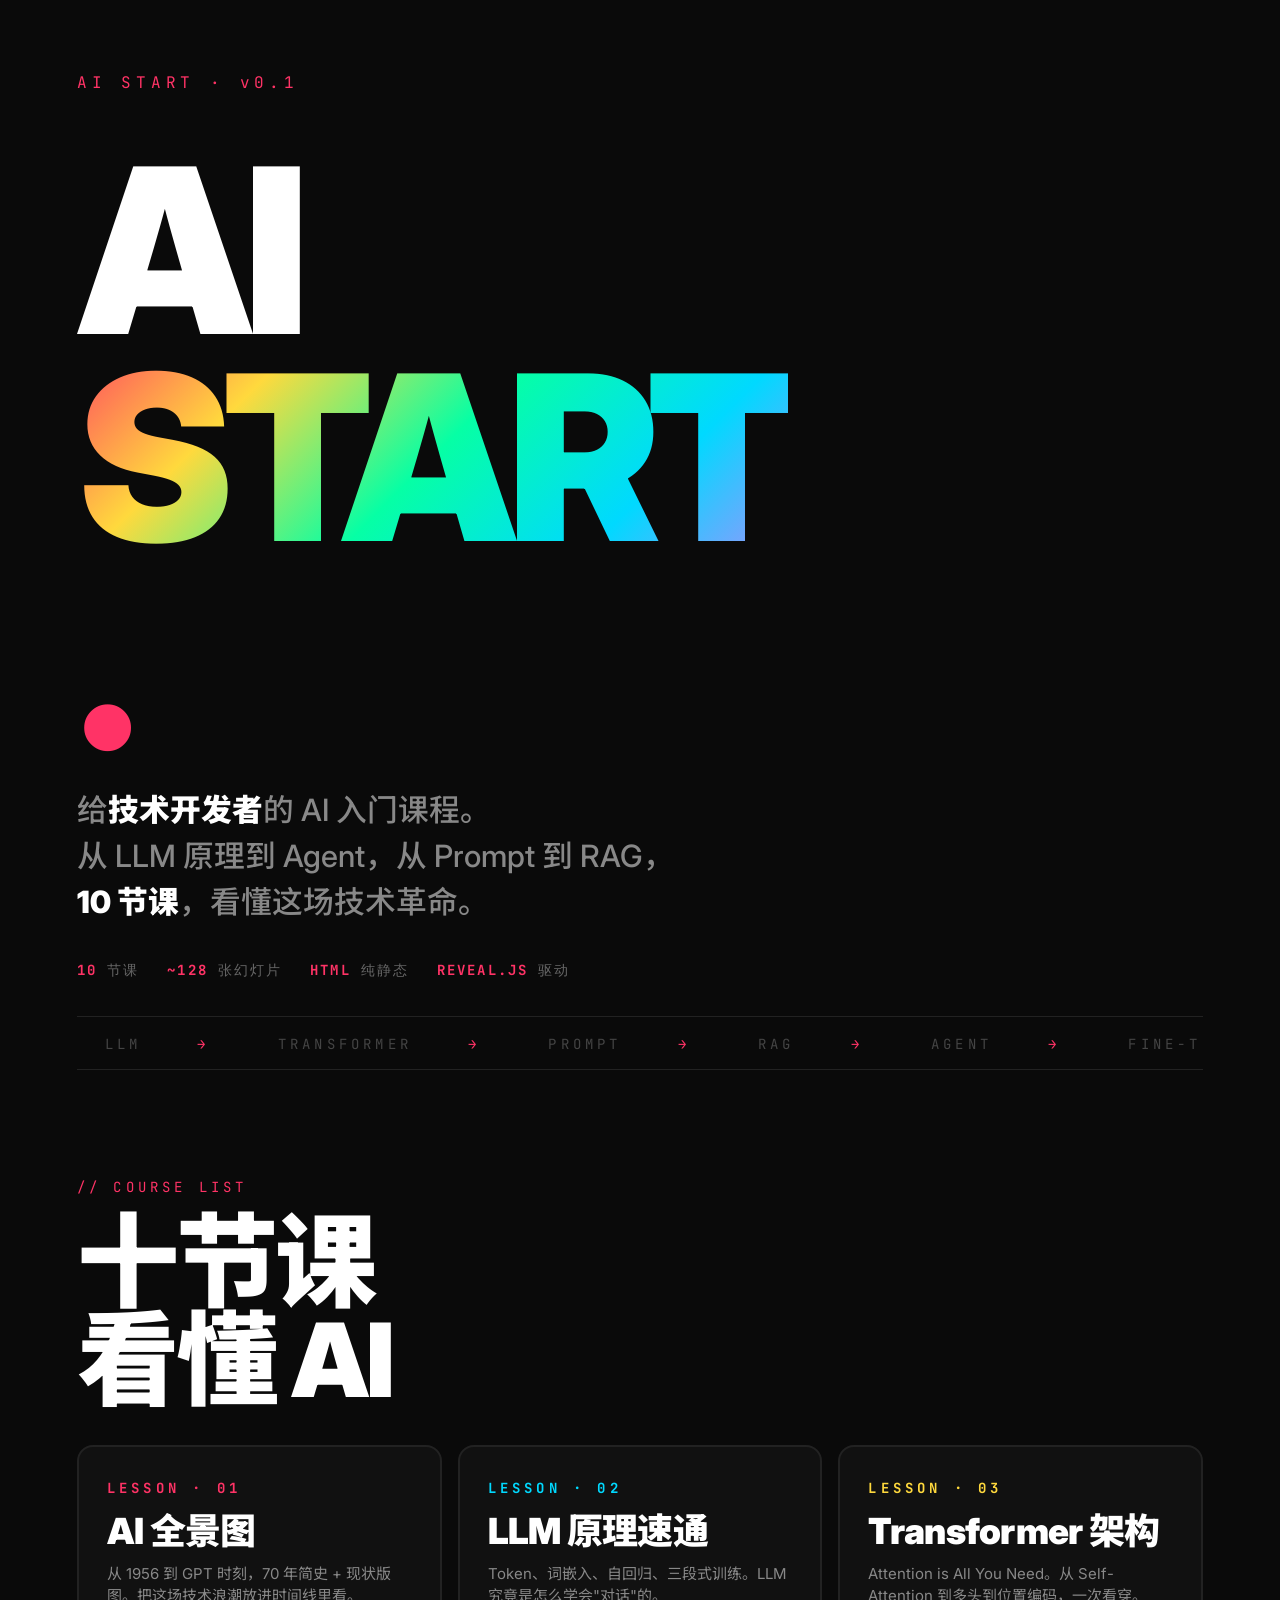
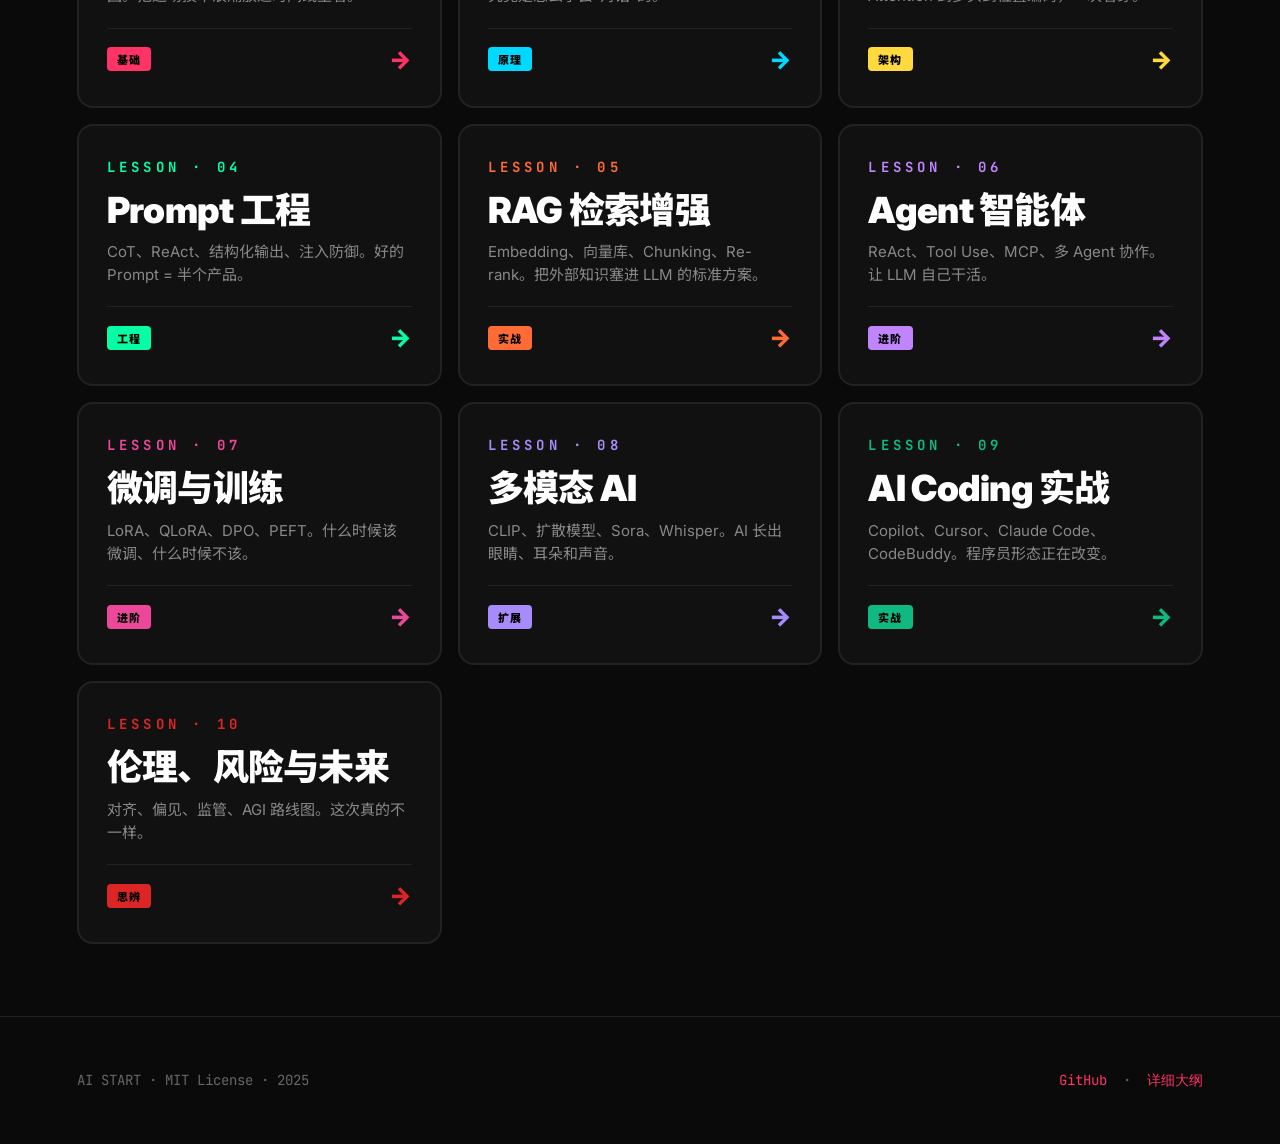
==== index.html @ f5b841b4 "feat: AI Start v0.1 — 10 lessons with poster-style HTML PPT - 10 节大字报风格 Reveal.js 课程：从 AI 全景到 AGI 未来" ====
<!DOCTYPE html>
<html lang="zh-CN">
<head>
  <meta charset="UTF-8">
  <meta name="viewport" content="width=device-width, initial-scale=1.0">
  <title>AI START ⚡ 给开发者的 AI 课程</title>
  <link href="https://fonts.googleapis.com/css2?family=Inter:wght@400;500;700;900&family=JetBrains+Mono:wght@400;700&family=Noto+Sans+SC:wght@400;700;900&display=swap" rel="stylesheet">
  <style>
    * { margin: 0; padding: 0; box-sizing: border-box; }
    html, body {
      background: #0a0a0a;
      color: #fff;
      font-family: 'Inter', 'Noto Sans SC', sans-serif;
      overflow-x: hidden;
    }
    a { text-decoration: none; color: inherit; }

    /* === Hero === */
    .hero {
      min-height: 100vh;
      padding: 8vh 6vw 4vh;
      display: flex;
      flex-direction: column;
      justify-content: space-between;
    }
    .brand {
      font-family: 'JetBrains Mono', monospace;
      font-size: 16px;
      letter-spacing: 0.3em;
      color: #FF3366;
    }
    .hero-title {
      font-weight: 900;
      font-size: 18vw;
      line-height: 0.9;
      letter-spacing: -0.04em;
      margin: 6vh 0 2vh;
    }
    .hero-title .red { color: #FF3366; }
    .hero-title .gradient {
      background: linear-gradient(135deg, #FF3366, #FFD93D, #06FFA5, #00D9FF, #C084FC);
      -webkit-background-clip: text;
      background-clip: text;
      -webkit-text-fill-color: transparent;
    }
    .hero-sub {
      font-size: clamp(20px, 2.4vw, 36px);
      color: #888;
      max-width: 900px;
      line-height: 1.5;
      font-weight: 500;
    }
    .hero-sub strong { color: #fff; font-weight: 900; }
    .hero-meta {
      display: flex;
      flex-wrap: wrap;
      gap: 2em;
      margin-top: 4vh;
      font-family: 'JetBrains Mono', monospace;
      font-size: 14px;
      letter-spacing: 0.15em;
      color: #666;
      text-transform: uppercase;
    }
    .hero-meta span strong { color: #FF3366; font-weight: 700; }

    /* === Section === */
    .section-label {
      font-family: 'JetBrains Mono', monospace;
      font-size: 14px;
      letter-spacing: 0.3em;
      color: #FF3366;
      padding: 8vh 6vw 2vh;
      text-transform: uppercase;
    }
    .section-title {
      font-weight: 900;
      font-size: clamp(48px, 8vw, 120px);
      line-height: 0.95;
      padding: 0 6vw 4vh;
      letter-spacing: -0.03em;
    }

    /* === Course Grid === */
    .grid {
      display: grid;
      grid-template-columns: repeat(auto-fill, minmax(360px, 1fr));
      gap: 16px;
      padding: 0 6vw 8vh;
    }
    .card {
      position: relative;
      padding: 32px 28px;
      border-radius: 16px;
      background: #111;
      border: 2px solid #222;
      transition: all 0.3s ease;
      overflow: hidden;
      min-height: 260px;
      display: flex;
      flex-direction: column;
      justify-content: space-between;
      cursor: pointer;
    }
    .card::before {
      content: '';
      position: absolute;
      inset: 0;
      background: var(--card-color);
      opacity: 0;
      transition: opacity 0.3s ease;
      z-index: 0;
    }
    .card:hover {
      transform: translateY(-6px);
      border-color: var(--card-color);
      box-shadow: 0 20px 60px rgba(0,0,0,0.6);
    }
    .card:hover::before { opacity: 0.08; }
    .card > * { position: relative; z-index: 1; }
    .card-num {
      font-family: 'JetBrains Mono', monospace;
      font-size: 14px;
      letter-spacing: 0.3em;
      color: var(--card-color);
      font-weight: 700;
    }
    .card-title {
      font-weight: 900;
      font-size: 36px;
      line-height: 1.05;
      margin: 16px 0 12px;
      letter-spacing: -0.02em;
    }
    .card-desc {
      color: #888;
      font-size: 15px;
      line-height: 1.5;
      flex-grow: 1;
    }
    .card-bottom {
      display: flex;
      align-items: center;
      justify-content: space-between;
      margin-top: 20px;
      padding-top: 16px;
      border-top: 1px solid #222;
    }
    .card-tag {
      display: inline-block;
      padding: 4px 10px;
      background: var(--card-color);
      color: #000;
      font-weight: 900;
      font-size: 11px;
      letter-spacing: 0.1em;
      border-radius: 4px;
    }
    .card-arrow {
      color: var(--card-color);
      font-size: 24px;
      font-weight: 900;
      transition: transform 0.3s ease;
    }
    .card:hover .card-arrow { transform: translateX(6px); }

    /* coming soon 标记 */
    .card.todo { opacity: 0.55; }
    .card.todo .card-tag { background: #555; color: #ccc; }
    .card.todo:hover { transform: none; box-shadow: none; }

    /* === Footer === */
    footer {
      padding: 6vh 6vw;
      border-top: 1px solid #222;
      color: #666;
      font-size: 14px;
      font-family: 'JetBrains Mono', monospace;
      display: flex;
      justify-content: space-between;
      flex-wrap: wrap;
      gap: 1em;
    }
    footer a { color: #FF3366; }

    /* === Marquee 跑马灯（hero 底部）=== */
    .marquee {
      overflow: hidden;
      white-space: nowrap;
      padding: 1em 0;
      border-top: 1px solid #222;
      border-bottom: 1px solid #222;
      margin-top: 4vh;
    }
    .marquee-track {
      display: inline-block;
      animation: marquee 40s linear infinite;
      font-family: 'JetBrains Mono', monospace;
      font-size: 14px;
      letter-spacing: 0.3em;
      color: #444;
    }
    .marquee-track span { margin: 0 2em; }
    .marquee-track .hi { color: #FF3366; }
    @keyframes marquee {
      from { transform: translateX(0); }
      to { transform: translateX(-50%); }
    }

    @media (max-width: 640px) {
      .hero-title { font-size: 22vw; }
      .grid { grid-template-columns: 1fr; }
    }
  </style>
</head>
<body>
  <!-- Hero -->
  <header class="hero">
    <div class="brand">AI START · v0.1</div>

    <div>
      <h1 class="hero-title">
        AI<br>
        <span class="gradient">START</span><br>
        <span class="red">.</span>
      </h1>
      <p class="hero-sub">
        给<strong>技术开发者</strong>的 AI 入门课程。<br>
        从 LLM 原理到 Agent，从 Prompt 到 RAG，<br>
        <strong>10 节课</strong>，看懂这场技术革命。
      </p>
      <div class="hero-meta">
        <span><strong>10</strong> 节课</span>
        <span><strong>~128</strong> 张幻灯片</span>
        <span><strong>HTML</strong> 纯静态</span>
        <span><strong>Reveal.js</strong> 驱动</span>
      </div>
    </div>

    <div class="marquee">
      <div class="marquee-track">
        <span>LLM</span><span class="hi">→</span>
        <span>TRANSFORMER</span><span class="hi">→</span>
        <span>PROMPT</span><span class="hi">→</span>
        <span>RAG</span><span class="hi">→</span>
        <span>AGENT</span><span class="hi">→</span>
        <span>FINE-TUNING</span><span class="hi">→</span>
        <span>MULTIMODAL</span><span class="hi">→</span>
        <span>AI CODING</span><span class="hi">→</span>
        <span>AGI</span><span class="hi">→</span>
        <span>LLM</span><span class="hi">→</span>
        <span>TRANSFORMER</span><span class="hi">→</span>
        <span>PROMPT</span><span class="hi">→</span>
        <span>RAG</span><span class="hi">→</span>
        <span>AGENT</span><span class="hi">→</span>
        <span>FINE-TUNING</span><span class="hi">→</span>
        <span>MULTIMODAL</span><span class="hi">→</span>
        <span>AI CODING</span><span class="hi">→</span>
        <span>AGI</span><span class="hi">→</span>
      </div>
    </div>
  </header>

  <!-- Courses -->
  <div class="section-label">// COURSE LIST</div>
  <h2 class="section-title">十节课<br>看懂 AI</h2>

  <div class="grid">
    <a class="card" style="--card-color:#FF3366" href="lessons/01-ai-overview/index.html">
      <div class="card-num">LESSON · 01</div>
      <h3 class="card-title">AI 全景图</h3>
      <p class="card-desc">从 1956 到 GPT 时刻，70 年简史 + 现状版图。把这场技术浪潮放进时间线里看。</p>
      <div class="card-bottom"><span class="card-tag">基础</span><span class="card-arrow">→</span></div>
    </a>

    <a class="card" style="--card-color:#00D9FF" href="lessons/02-llm-principles/index.html">
      <div class="card-num">LESSON · 02</div>
      <h3 class="card-title">LLM 原理速通</h3>
      <p class="card-desc">Token、词嵌入、自回归、三段式训练。LLM 究竟是怎么学会"对话"的。</p>
      <div class="card-bottom"><span class="card-tag">原理</span><span class="card-arrow">→</span></div>
    </a>

    <a class="card" style="--card-color:#FFD93D" href="lessons/03-transformer/index.html">
      <div class="card-num">LESSON · 03</div>
      <h3 class="card-title">Transformer 架构</h3>
      <p class="card-desc">Attention is All You Need。从 Self-Attention 到多头到位置编码，一次看穿。</p>
      <div class="card-bottom"><span class="card-tag">架构</span><span class="card-arrow">→</span></div>
    </a>

    <a class="card" style="--card-color:#06FFA5" href="lessons/04-prompt-engineering/index.html">
      <div class="card-num">LESSON · 04</div>
      <h3 class="card-title">Prompt 工程</h3>
      <p class="card-desc">CoT、ReAct、结构化输出、注入防御。好的 Prompt = 半个产品。</p>
      <div class="card-bottom"><span class="card-tag">工程</span><span class="card-arrow">→</span></div>
    </a>

    <a class="card" style="--card-color:#FF6B35" href="lessons/05-rag/index.html">
      <div class="card-num">LESSON · 05</div>
      <h3 class="card-title">RAG 检索增强</h3>
      <p class="card-desc">Embedding、向量库、Chunking、Re-rank。把外部知识塞进 LLM 的标准方案。</p>
      <div class="card-bottom"><span class="card-tag">实战</span><span class="card-arrow">→</span></div>
    </a>

    <a class="card" style="--card-color:#C084FC" href="lessons/06-agent/index.html">
      <div class="card-num">LESSON · 06</div>
      <h3 class="card-title">Agent 智能体</h3>
      <p class="card-desc">ReAct、Tool Use、MCP、多 Agent 协作。让 LLM 自己干活。</p>
      <div class="card-bottom"><span class="card-tag">进阶</span><span class="card-arrow">→</span></div>
    </a>

    <a class="card" style="--card-color:#EC4899" href="lessons/07-fine-tuning/index.html">
      <div class="card-num">LESSON · 07</div>
      <h3 class="card-title">微调与训练</h3>
      <p class="card-desc">LoRA、QLoRA、DPO、PEFT。什么时候该微调、什么时候不该。</p>
      <div class="card-bottom"><span class="card-tag">进阶</span><span class="card-arrow">→</span></div>
    </a>

    <a class="card" style="--card-color:#A78BFA" href="lessons/08-multimodal/index.html">
      <div class="card-num">LESSON · 08</div>
      <h3 class="card-title">多模态 AI</h3>
      <p class="card-desc">CLIP、扩散模型、Sora、Whisper。AI 长出眼睛、耳朵和声音。</p>
      <div class="card-bottom"><span class="card-tag">扩展</span><span class="card-arrow">→</span></div>
    </a>

    <a class="card" style="--card-color:#10B981" href="lessons/09-ai-coding/index.html">
      <div class="card-num">LESSON · 09</div>
      <h3 class="card-title">AI Coding 实战</h3>
      <p class="card-desc">Copilot、Cursor、Claude Code、CodeBuddy。程序员形态正在改变。</p>
      <div class="card-bottom"><span class="card-tag">实战</span><span class="card-arrow">→</span></div>
    </a>

    <a class="card" style="--card-color:#DC2626" href="lessons/10-ethics-future/index.html">
      <div class="card-num">LESSON · 10</div>
      <h3 class="card-title">伦理、风险与未来</h3>
      <p class="card-desc">对齐、偏见、监管、AGI 路线图。这次真的不一样。</p>
      <div class="card-bottom"><span class="card-tag">思辨</span><span class="card-arrow">→</span></div>
    </a>
  </div>

  <footer>
    <div>AI START · MIT License · 2025</div>
    <div>
      <a href="https://github.com/junhey/ai-start" target="_blank">GitHub</a>
      &nbsp;·&nbsp;
      <a href="docs/COURSE_OUTLINE.md" target="_blank">详细大纲</a>
    </div>
  </footer>
</body>
</html>
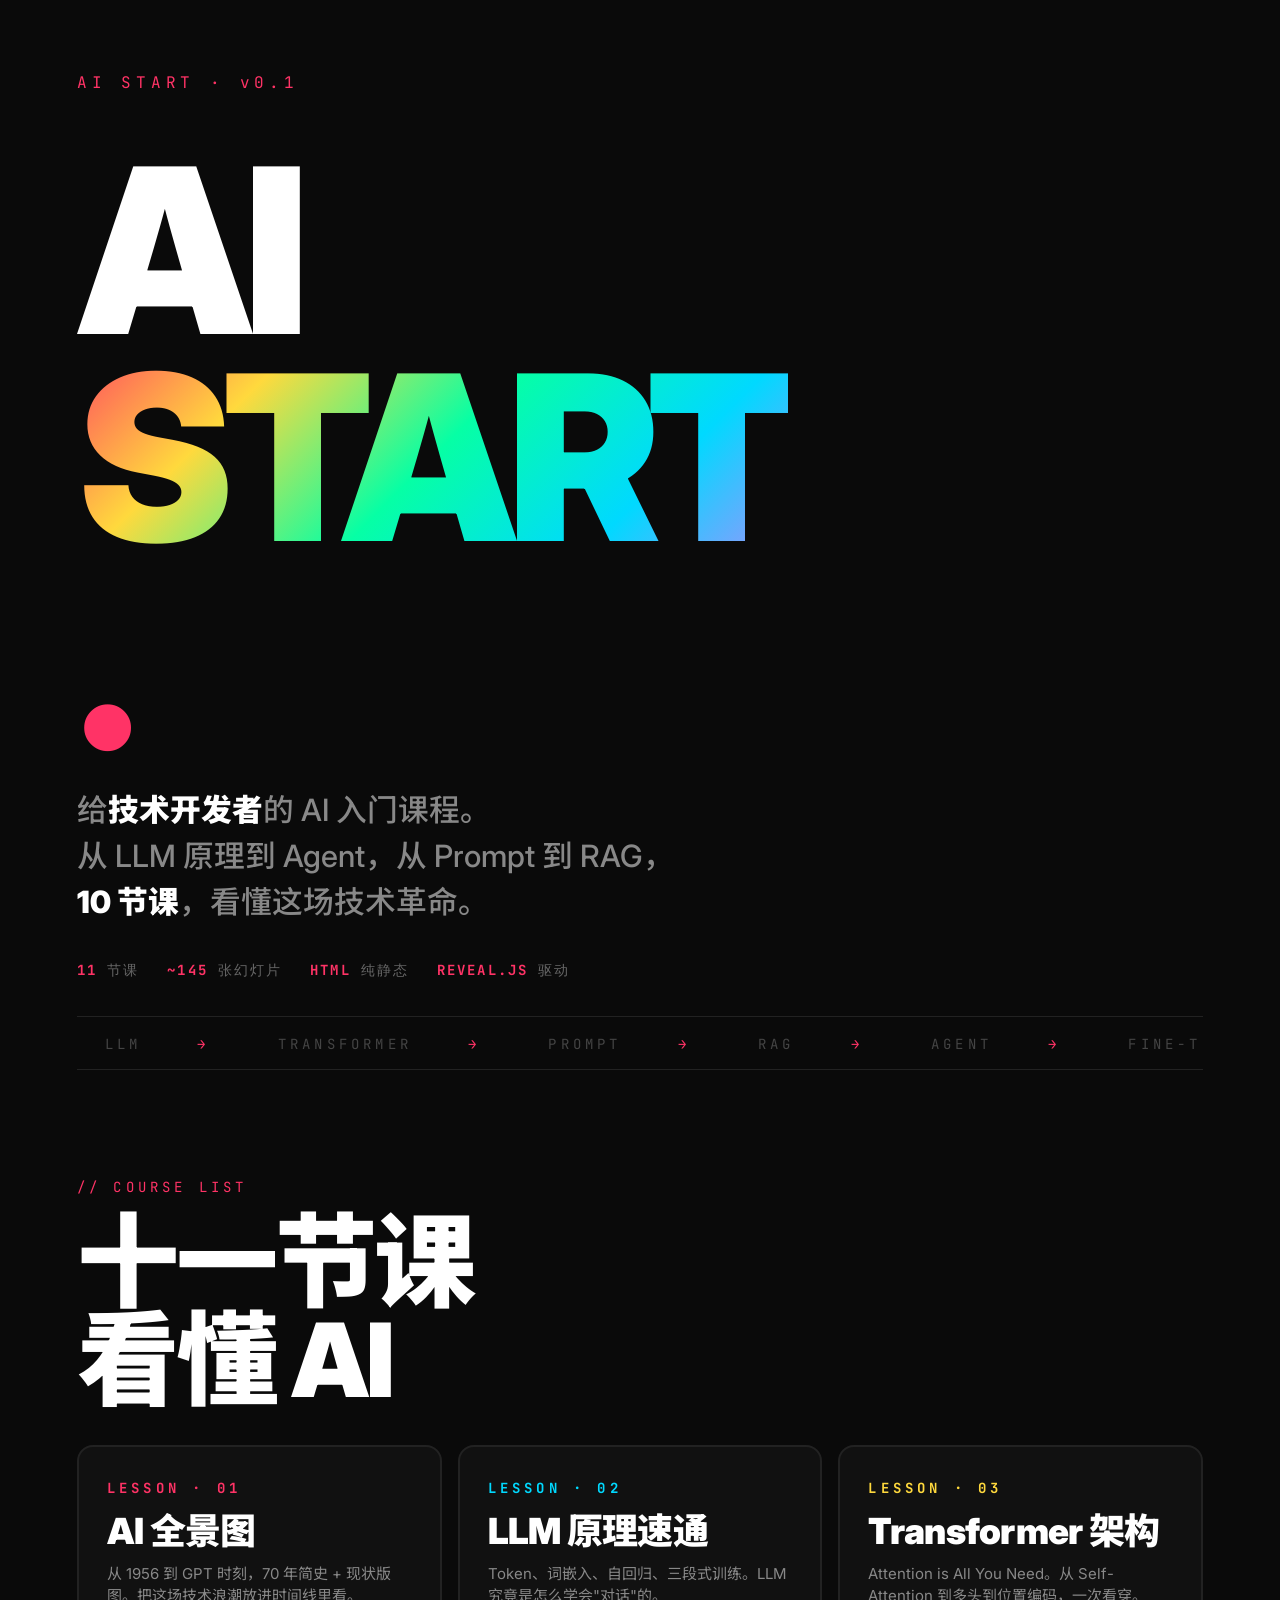
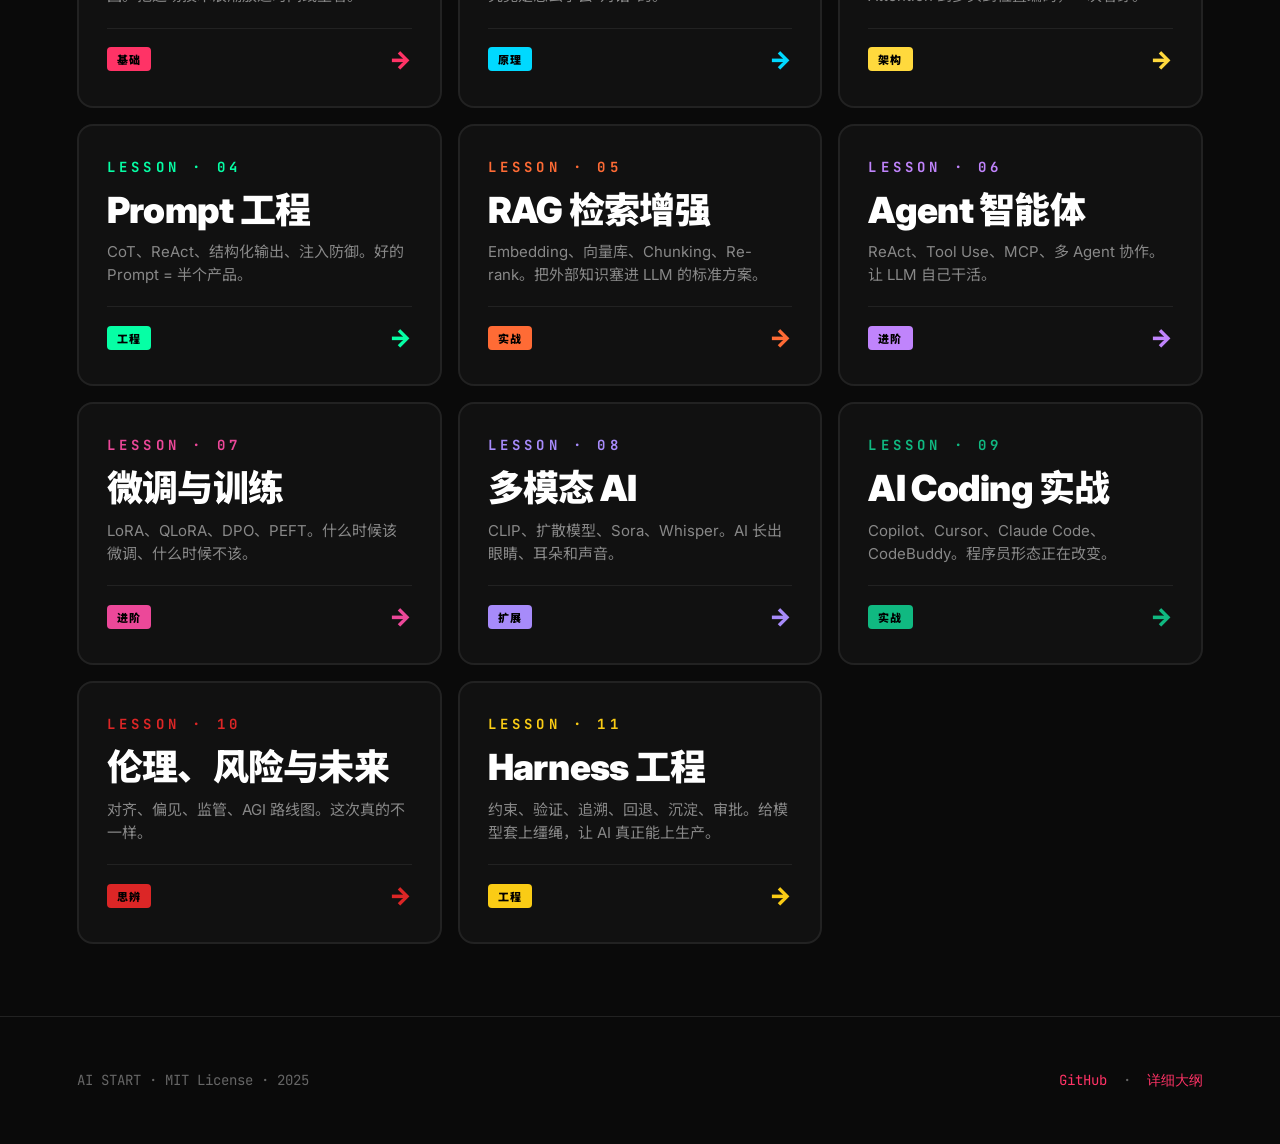
==== commit ce627553: "feat(lesson-11): Harness Engineering — 给模型套上缰绳 - 模型四件套：理解 / 生成 / 推理 / 调用工具 - Harness 六要素：约束 / 验证 / 追" ====
--- a/index.html
+++ b/index.html
@@ -230,8 +230,8 @@
         <strong>10 节课</strong>，看懂这场技术革命。
       </p>
       <div class="hero-meta">
-        <span><strong>10</strong> 节课</span>
-        <span><strong>~128</strong> 张幻灯片</span>
+        <span><strong>11</strong> 节课</span>
+        <span><strong>~145</strong> 张幻灯片</span>
         <span><strong>HTML</strong> 纯静态</span>
         <span><strong>Reveal.js</strong> 驱动</span>
       </div>
@@ -263,7 +263,7 @@
 
   <!-- Courses -->
   <div class="section-label">// COURSE LIST</div>
-  <h2 class="section-title">十节课<br>看懂 AI</h2>
+  <h2 class="section-title">十一节课<br>看懂 AI</h2>
 
   <div class="grid">
     <a class="card" style="--card-color:#FF3366" href="lessons/01-ai-overview/index.html">
@@ -334,6 +334,13 @@
       <h3 class="card-title">伦理、风险与未来</h3>
       <p class="card-desc">对齐、偏见、监管、AGI 路线图。这次真的不一样。</p>
       <div class="card-bottom"><span class="card-tag">思辨</span><span class="card-arrow">→</span></div>
+    </a>
+
+    <a class="card" style="--card-color:#FACC15" href="lessons/11-harness-engineering/index.html">
+      <div class="card-num">LESSON · 11</div>
+      <h3 class="card-title">Harness 工程</h3>
+      <p class="card-desc">约束、验证、追溯、回退、沉淀、审批。给模型套上缰绳，让 AI 真正能上生产。</p>
+      <div class="card-bottom"><span class="card-tag">工程</span><span class="card-arrow">→</span></div>
     </a>
   </div>
 
